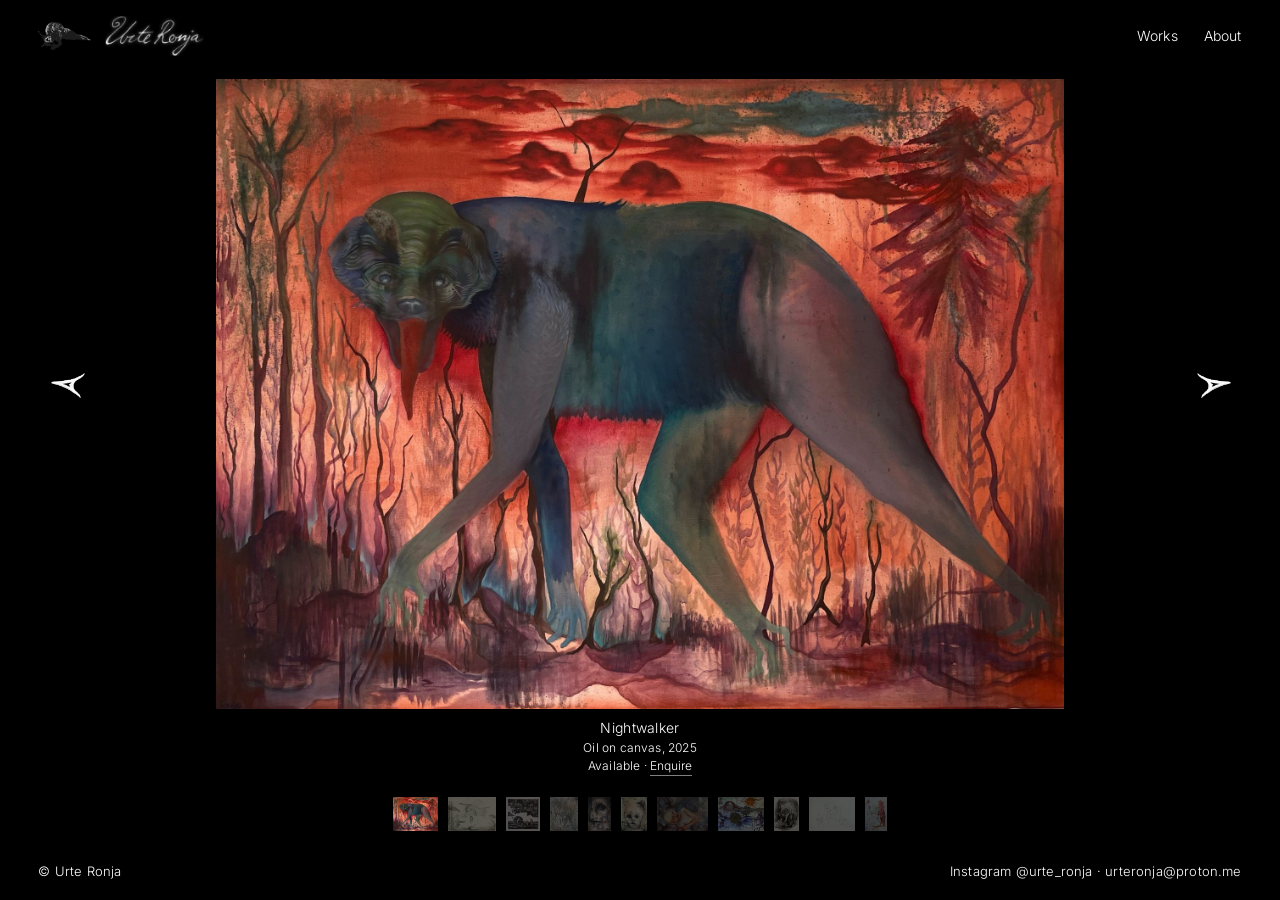
==== index.html @ f56ed01f "Fix portrait position on the left Co-Authored-By: Claude Opus 5.5 <noreply@anthropic.com> Claude-Ses" ====
<!DOCTYPE html>
<html lang="en">
<head>
<meta charset="utf-8">
<meta name="viewport" content="width=device-width, initial-scale=1">
<title>Urte Ronja — Works</title>
<meta name="description" content="Urte Ronja is a Lithuanian artist working across painting, printmaking, ceramics and set design.">
<link rel="preconnect" href="https://fonts.googleapis.com"><link rel="preconnect" href="https://fonts.gstatic.com" crossorigin>
<link href="https://fonts.googleapis.com/css2?family=Inter:wght@200;300&display=swap" rel="stylesheet">
<link rel="stylesheet" href="style.css?v=18">
</head>
<body class="pg-works">
<header class="top">
  <a class="brand" href="index.html"><img class="snail" src="img/snail.png" width="600" height="319" alt=""><img class="sig" src="img/signature-2.png" width="900" height="362" alt="Urte Ronja"></a>
  <nav class="nav"><a href="index.html" aria-current="page">Works</a><a href="about.html">About</a></nav>
</header>
<main class="works">
  <div class="wall" tabindex="0" aria-label="Works, use arrow keys to move between them">
    <figure class="slide" id="nightwalker" aria-label="1 of 11">
      <div class="fr">
        <img src="img/nightwalker-sm.jpg" srcset="img/nightwalker-sm.jpg 900w, img/nightwalker.jpg 2000w" sizes="(max-width:900px) 100vw, 1100px" width="2000" height="1486" alt="Nightwalker, oil on canvas">
        <figcaption><span><b>Nightwalker</b>Oil on canvas, 2025</span><span class="st">Available · <button type="button" class="enq" data-t="Nightwalker">Enquire</button></span></figcaption>
      </div>
    </figure>
    <figure class="slide" id="village" aria-label="2 of 11">
      <div class="fr">
        <img src="img/village-sm.jpg" srcset="img/village-sm.jpg 900w, img/village.jpg 2000w" sizes="(max-width:900px) 100vw, 1100px" width="2000" height="1424" alt="Woman going to get water in the village but she gets attacked by tyrants, pencil and charcoal on paper">
        <figcaption><span><b>Woman going to get water in the village but she gets attacked by tyrants</b>Pencil and charcoal on paper, 2025</span><span class="st">Available · <button type="button" class="enq" data-t="Woman going to get water in the village but she gets attacked by tyrants">Enquire</button></span></figcaption>
      </div>
    </figure>
    <figure class="slide" id="skymet-fibre" aria-label="3 of 11">
      <div class="fr">
        <img src="img/skymet-fibre-sm.jpg" srcset="img/skymet-fibre-sm.jpg 900w, img/skymet-fibre.jpg 2000w" sizes="(max-width:900px) 100vw, 1100px" width="2000" height="1993" alt="Skymet Fibre, etching and aquatint">
        <figcaption><span><b>Skymet Fibre</b>Etching and aquatint, 2019</span><span class="st">Unavailable</span></figcaption>
      </div>
    </figure>
    <figure class="slide" id="witnesses" aria-label="4 of 11">
      <div class="fr">
        <img src="img/witnesses-sm.jpg" srcset="img/witnesses-sm.jpg 900w, img/witnesses.jpg 2000w" sizes="(max-width:900px) 100vw, 1100px" width="1646" height="2000" alt="Witnesses, mixed media">
        <figcaption><span><b>Witnesses</b>Mixed media, 2025</span><span class="st">Available · <button type="button" class="enq" data-t="Witnesses">Enquire</button></span></figcaption>
      </div>
    </figure>
    <figure class="slide" id="pincukas" aria-label="5 of 11">
      <div class="fr">
        <img src="img/pincukas-sm.jpg" srcset="img/pincukas-sm.jpg 900w, img/pincukas.jpg 2000w" sizes="(max-width:900px) 100vw, 1100px" width="1364" height="2000" alt="Pinčukas, mixed media, framed">
        <figcaption><span><b>Pinčukas</b>Mixed media, framed, 2025</span><span class="st">Available · <button type="button" class="enq" data-t="Pinčukas">Enquire</button></span></figcaption>
      </div>
    </figure>
    <figure class="slide" id="blueberries" aria-label="6 of 11">
      <div class="fr">
        <img src="img/blueberries-sm.jpg" srcset="img/blueberries-sm.jpg 900w, img/blueberries.jpg 2000w" sizes="(max-width:900px) 100vw, 1100px" width="1498" height="2000" alt="Blueberries, watercolour on paper">
        <figcaption><span><b>Blueberries</b>Watercolour on paper, 2024</span><span class="st">Available · <button type="button" class="enq" data-t="Blueberries">Enquire</button></span></figcaption>
      </div>
    </figure>
    <figure class="slide" id="slow" aria-label="7 of 11">
      <div class="fr">
        <img src="img/slow-sm.jpg" srcset="img/slow-sm.jpg 900w, img/slow.jpg 2000w" sizes="(max-width:900px) 100vw, 1100px" width="2000" height="1333" alt="Slow, oil on canvas">
        <figcaption><span><b>Slow</b>Oil on canvas, 2023</span><span class="st">Unavailable</span></figcaption>
      </div>
    </figure>
    <figure class="slide" id="sunny" aria-label="8 of 11">
      <div class="fr">
        <img src="img/sunny-sm.jpg" srcset="img/sunny-sm.jpg 900w, img/sunny.jpg 2000w" sizes="(max-width:900px) 100vw, 1100px" width="2000" height="1470" alt="Sunny, oil on canvas">
        <figcaption><span><b>Sunny</b>Oil on canvas, 2025</span><span class="st">Available · <button type="button" class="enq" data-t="Sunny">Enquire</button></span></figcaption>
      </div>
    </figure>
    <figure class="slide" id="woodland" aria-label="9 of 11">
      <div class="fr">
        <img src="img/woodland-sm.jpg" srcset="img/woodland-sm.jpg 900w, img/woodland.jpg 2000w" sizes="(max-width:900px) 100vw, 1100px" width="1198" height="1616" alt="Woodland, ink on paper">
        <figcaption><span><b>Woodland</b>Ink on paper, 2024</span><span class="st">Available · <button type="button" class="enq" data-t="Woodland">Enquire</button></span></figcaption>
      </div>
    </figure>
    <figure class="slide" id="mary" aria-label="10 of 11">
      <div class="fr">
        <img src="img/mary-sm.jpg" srcset="img/mary-sm.jpg 900w, img/mary.jpg 2000w" sizes="(max-width:900px) 100vw, 1100px" width="1320" height="992" alt="Mary, pencil on paper">
        <figcaption><span><b>Mary</b>Pencil on paper, 2022</span><span class="st">Unavailable</span></figcaption>
      </div>
    </figure>
    <figure class="slide" id="general-sadnesses" aria-label="11 of 11">
      <div class="fr">
        <img src="img/general-sadnesses-sm.jpg" srcset="img/general-sadnesses-sm.jpg 900w, img/general-sadnesses.jpg 2000w" sizes="(max-width:900px) 100vw, 1100px" width="1330" height="2000" alt="General Sadnesses, oil on canvas">
        <figcaption><span><b>General Sadnesses</b>Oil on canvas, 2018</span><span class="st">Unavailable</span></figcaption>
      </div>
    </figure>
  </div>
  <div class="ctl">
    <button type="button" class="arr pv" aria-label="Previous work"><img src="img/arrow-prev.png" width="240" height="177" alt=""></button>
    <button type="button" class="arr nx" aria-label="Next work"><img src="img/arrow-next.png" width="240" height="177" alt=""></button>
  </div>
  <nav class="strip" aria-label="All works">
    <button type="button" aria-label="Nightwalker"><img src="img/nightwalker-th.jpg" alt=""></button>
    <button type="button" aria-label="Woman going to get water in the village but she gets attacked by tyrants"><img src="img/village-th.jpg" alt=""></button>
    <button type="button" aria-label="Skymet Fibre"><img src="img/skymet-fibre-th.jpg" alt=""></button>
    <button type="button" aria-label="Witnesses"><img src="img/witnesses-th.jpg" alt=""></button>
    <button type="button" aria-label="Pinčukas"><img src="img/pincukas-th.jpg" alt=""></button>
    <button type="button" aria-label="Blueberries"><img src="img/blueberries-th.jpg" alt=""></button>
    <button type="button" aria-label="Slow"><img src="img/slow-th.jpg" alt=""></button>
    <button type="button" aria-label="Sunny"><img src="img/sunny-th.jpg" alt=""></button>
    <button type="button" aria-label="Woodland"><img src="img/woodland-th.jpg" alt=""></button>
    <button type="button" aria-label="Mary"><img src="img/mary-th.jpg" alt=""></button>
    <button type="button" aria-label="General Sadnesses"><img src="img/general-sadnesses-th.jpg" alt=""></button>
  </nav>
</main>
<footer class="foot"><span>© Urte Ronja</span><span><a href="https://www.instagram.com/urte_ronja/">Instagram @urte_ronja</a> · <a href="mailto:urteronja@proton.me">urteronja@proton.me</a></span></footer>
<div class="eq" role="dialog" aria-modal="true" aria-labelledby="eq-h">
  <form class="eq-in" novalidate>
    <button type="button" class="eq-x" aria-label="Close">×</button>
    <p class="eq-k" id="eq-h">Enquiry</p>
    <p class="eq-t"></p>
    <label>Your name<input name="name" autocomplete="name" required></label>
    <label>Your email<input name="email" type="email" autocomplete="email" required></label>
    <label>Message<textarea name="message" rows="5" required></textarea></label>
    <button type="submit" class="eq-send">Send</button>
    <p class="eq-s" aria-live="polite"></p>
  </form>
</div>
<script src="site.js?v=18"></script>
</body>
</html>
---- style.css ----
/*
VOICE: quiet, nocturnal, a little uncanny — the work does the talking
IDEA: a dim gallery wall you walk along; one piece hung at a time with a small label
PICTURE: the paintings themselves, large but always whole, never cropped or bled off the edge
COLOUR and TYPE: pure black, white text, grey on hover; Helvetica throughout, small and plain; her snail-creature drawing as the mark
LAYOUT: thin header, one work per screen, moving sideways with arrows either side
*/
:root{
  color-scheme:dark;
  --bg:#000;--wall:#0d0d0d;--ink:#fff;--mute:#fff;--line:#262626;--acc:#fff;--hover:#8c8c8c;
  --serif:"Helvetica Neue",Inter,Helvetica,Arial,sans-serif;--sans:"Helvetica Neue",Inter,Helvetica,Arial,sans-serif;
}
*{box-sizing:border-box;min-width:0}
body{margin:0;background:var(--bg);color:var(--ink);font:200 15px/1.65 var(--sans);letter-spacing:.012em;overflow-x:clip;-webkit-font-smoothing:antialiased}

a{color:inherit;text-decoration:none}
a:hover,.nav a:hover{color:var(--hover)}
a:focus-visible,button:focus-visible,.wall:focus-visible{outline:1px solid var(--hover);outline-offset:4px}
img{display:block}
button{font:inherit;color:inherit}

/* header */
.top{position:sticky;top:0;z-index:5;display:flex;justify-content:space-between;align-items:center;gap:20px;flex-wrap:wrap;
  padding:16px max(3vw,18px) 12px;background:var(--bg)}
.brand{display:flex;align-items:center;gap:14px}
.brand img{width:auto;display:block}
.brand .snail{height:28px}
.brand .sig{height:40px}
.brand:hover img{opacity:.6}
.name{font:200 20px/1 var(--sans);letter-spacing:-.005em}
.nav{display:flex;gap:26px;font-size:14px;color:var(--mute)}
.nav a[aria-current]{color:var(--ink)}

/* works: one piece per screen, sideways */
.works{position:relative}
@media (min-width:700px){
  body.pg-works{height:100svh;display:flex;flex-direction:column;overflow:hidden}
  .pg-works .works{flex:1;min-height:0;display:flex;flex-direction:column}
  .pg-works .wall{flex:1;min-height:0}
}
.wall{display:flex;overflow-x:auto;scroll-snap-type:x mandatory;scrollbar-width:none;overscroll-behavior-x:contain}
.wall::-webkit-scrollbar{display:none}
.slide{flex:0 0 100%;scroll-snap-align:center;scroll-snap-stop:always;margin:0;display:flex;flex-direction:column;align-items:center;justify-content:center;
  padding:4px 64px 6px;height:calc(100svh - 128px);min-height:0;overflow:hidden}
@media (min-width:700px){.pg-works .slide{height:100%}}
.fr{display:flex;flex-direction:column;align-items:center;max-width:100%;max-height:100%}
.slide img{max-width:100%;max-height:calc(100svh - 270px);min-height:0;width:auto;height:auto;flex:0 1 auto;object-fit:contain;cursor:zoom-in}
figcaption{flex:none;display:flex;flex-direction:column;align-items:center;text-align:center;gap:1px;margin-top:10px;font-size:12px;line-height:1.45;color:var(--mute)}
figcaption b{display:block;font:300 14px/1.3 var(--sans);letter-spacing:.02em;color:var(--ink);margin-bottom:2px;max-width:46ch}
.st{white-space:nowrap}
.enq{background:none;border:0;padding:0;color:var(--ink);border-bottom:1px solid #ffffff80;cursor:pointer}
.enq:hover{color:var(--hover);border-color:var(--hover)}

.ctl{display:flex;justify-content:center;align-items:center;gap:40px;padding:6px 0 10px}
.count{margin:0;font-size:13px;color:var(--mute);font-variant-numeric:tabular-nums;min-width:56px;text-align:center}
.arr{background:none;border:0;cursor:pointer;color:var(--mute);display:grid;place-items:center;width:44px;height:72px}
.arr img{width:26px;height:auto;display:block;transition:opacity .2s}
.arr:hover img{opacity:.5}
.arr:hover{color:var(--hover)}
@media (min-width:700px){
  .ctl{padding:0}
  .arr{position:absolute;top:calc(50% - 70px);transform:translateY(-50%)}
  .arr.pv{left:max(3.5vw,24px)}.arr.nx{right:max(3.5vw,24px)}
  .arr img{width:34px}
}

/* strip of small works */
.strip{display:flex;gap:10px;overflow-x:auto;scrollbar-width:none;padding:8px max(3vw,16px) 12px;flex:none;align-items:center}
.strip::-webkit-scrollbar{display:none}
.strip::before,.strip::after{content:"";margin:auto}
.strip button{background:none;border:0;padding:0;cursor:pointer;flex:none;opacity:.35;transition:opacity .2s}
.strip button:hover,.strip button.on{opacity:1}
.strip img{height:34px;width:auto;display:block}

/* about */
.about{display:grid;grid-template-columns:62vw minmax(0,520px);gap:clamp(24px,4vw,64px);
  align-items:start;padding:0 max(4vw,18px) 120px 0}
.about .portrait{margin:0;position:sticky;top:72px}
.about .portrait img{width:100%;height:auto;display:block;
  -webkit-mask-image:linear-gradient(to right,#000 55%,transparent 99%),linear-gradient(to bottom,transparent 0,#000 5%,#000 95%,transparent 100%);
  -webkit-mask-composite:source-in;
  mask-image:linear-gradient(to right,#000 55%,transparent 99%),linear-gradient(to bottom,transparent 0,#000 5%,#000 95%,transparent 100%);
  mask-composite:intersect}
.about>div:not(.side){padding-top:60px;margin-left:-6vw;position:relative}
.about h1{font:200 32px/1.15 var(--sans);letter-spacing:.01em;margin:0 0 22px}
.about p{margin:0 0 16px;max-width:60ch}
.about h2{font:300 18px/1.3 var(--sans);letter-spacing:.02em;margin:40px 0 10px}
.about h3{font:300 13.5px/1.4 var(--sans);color:var(--mute);margin:18px 0 8px}
.cv{list-style:none;margin:0;padding:0;border-top:1px solid var(--line)}
.cv li{display:grid;grid-template-columns:56px minmax(0,1fr);gap:12px;padding:9px 0;border-bottom:1px solid var(--line)}
.cv li>span:first-child{color:var(--mute);font-variant-numeric:tabular-nums}
.cv i{font-style:normal;color:var(--ink)}
.contact{display:grid;gap:6px}
.contact a{color:var(--ink)}
.ig{display:flex;align-items:center;gap:16px;margin-top:14px;padding:16px 18px;border:1px solid var(--line);background:var(--wall)}
.ig svg{flex:none;width:26px;height:26px}

/* footer */
.foot{display:flex;justify-content:space-between;flex-wrap:wrap;gap:12px;padding:18px max(3vw,18px);font-size:13px;color:var(--mute)}

/* enquiry pop-up */
.eq{position:fixed;inset:0;z-index:30;background:#0b0a09d9;display:none;place-items:center;padding:16px;overflow-y:auto}
.eq.open{display:grid}
.eq-in{position:relative;width:min(440px,100%);background:var(--wall);border:1px solid var(--line);padding:28px 26px 24px;display:grid;gap:14px}
.eq-k{margin:0;font-size:13px;color:var(--mute)}
.eq-t{margin:-8px 0 4px;font:300 19px/1.25 var(--sans);padding-right:34px}
.eq label{display:grid;gap:6px;font-size:13px;color:var(--mute)}
.eq input,.eq textarea{font:200 16px/1.45 var(--sans);color:var(--ink);background:var(--bg);border:1px solid var(--line);padding:10px 12px;width:100%;resize:vertical}
.eq input:focus,.eq textarea:focus{outline:none;border-color:var(--hover)}
.eq-send{justify-self:start;min-height:44px;padding:0 26px;background:var(--ink);color:var(--bg);border:0;font-weight:300;cursor:pointer}
.eq-send:disabled{opacity:.5;cursor:default}
.eq-s{margin:0;min-height:1.4em;font-size:13.5px;color:var(--mute)}
.eq-s.ok{color:var(--ink)}.eq-s.err{color:var(--hover)}
.eq-x{position:absolute;top:6px;right:8px;width:44px;height:44px;background:none;border:0;color:var(--mute);font:300 26px/1 var(--sans);cursor:pointer}

@media (max-width:900px){
  .about{grid-template-columns:minmax(0,1fr);padding:0 max(4vw,18px) 100px}
  .about .portrait{position:static;margin:0 calc(-1 * max(4vw,18px))}
  .about>div:not(.side){padding-top:10px;margin-left:0}
}
@media (max-width:699px){
  .name{font-size:17px}
  .brand .snail{height:22px}
  .brand .sig{height:32px}
  .slide{padding:4px 16px 0;height:auto;min-height:0}
  .slide img{max-height:74svh}
  .ctl{padding-top:4px}
  .strip img{height:32px}
}
@media (prefers-reduced-motion:reduce){.wall{scroll-behavior:auto}}

/* click-to-enlarge */
.zoom{position:fixed;inset:0;z-index:40;background:#000;display:none;place-items:center;padding:12px;cursor:zoom-out}
.zoom.open{display:grid}
.zoom img{max-width:100%;max-height:calc(100svh - 24px);width:auto;height:auto}
.zoom button{position:absolute;top:8px;right:10px;width:44px;height:44px;background:none;border:0;color:var(--ink);font:300 28px/1 var(--sans);cursor:pointer}
.zoom button:hover{color:var(--hover)}

/* small text stays a touch heavier so it reads at 13–14px */
.nav,figcaption,.foot,.cv,.eq label,.eq-s{font-weight:300}

/* phone-only adjustments */
@media (max-width:699px){
  /* works sit in the middle of the screen, not at the top */
  body.pg-works{min-height:100svh;display:flex;flex-direction:column}
  .pg-works .works{flex:1;display:flex;flex-direction:column;justify-content:center;padding-top:9svh}
  .pg-works .ctl{padding:0;margin-top:-6px}
  .pg-works .arr{height:56px}
  .slide img{max-height:62svh}
  /* exhibitions and contact: same softness as the bio, a little smaller */
  .about .cv{font-size:13px;font-weight:200}
  .about .cv i{color:inherit}
  .about h3{font-size:12.5px}
  .about .contact,.about .ig{font-size:13px;font-weight:200}
  .about .ig{padding:12px 14px;gap:12px}
  .about .ig svg{width:22px;height:22px}
}

/* small portrait: under the film still on the left (computer), above Contact (phone) */
.about .side{display:flex;flex-direction:column}
.about .portrait{position:static}
.me{display:block;height:auto}
.me-side{width:140px;margin:36px 0 0 max(3vw,18px)}
.meet .me-meet{display:none}
.meet{margin-top:48px}
.meet h2{margin-top:0}
@media (max-width:699px){
  .me-side{display:none}
  .meet .me-meet{display:block;width:120px;margin-bottom:16px}
  .meet{margin-top:40px}
}
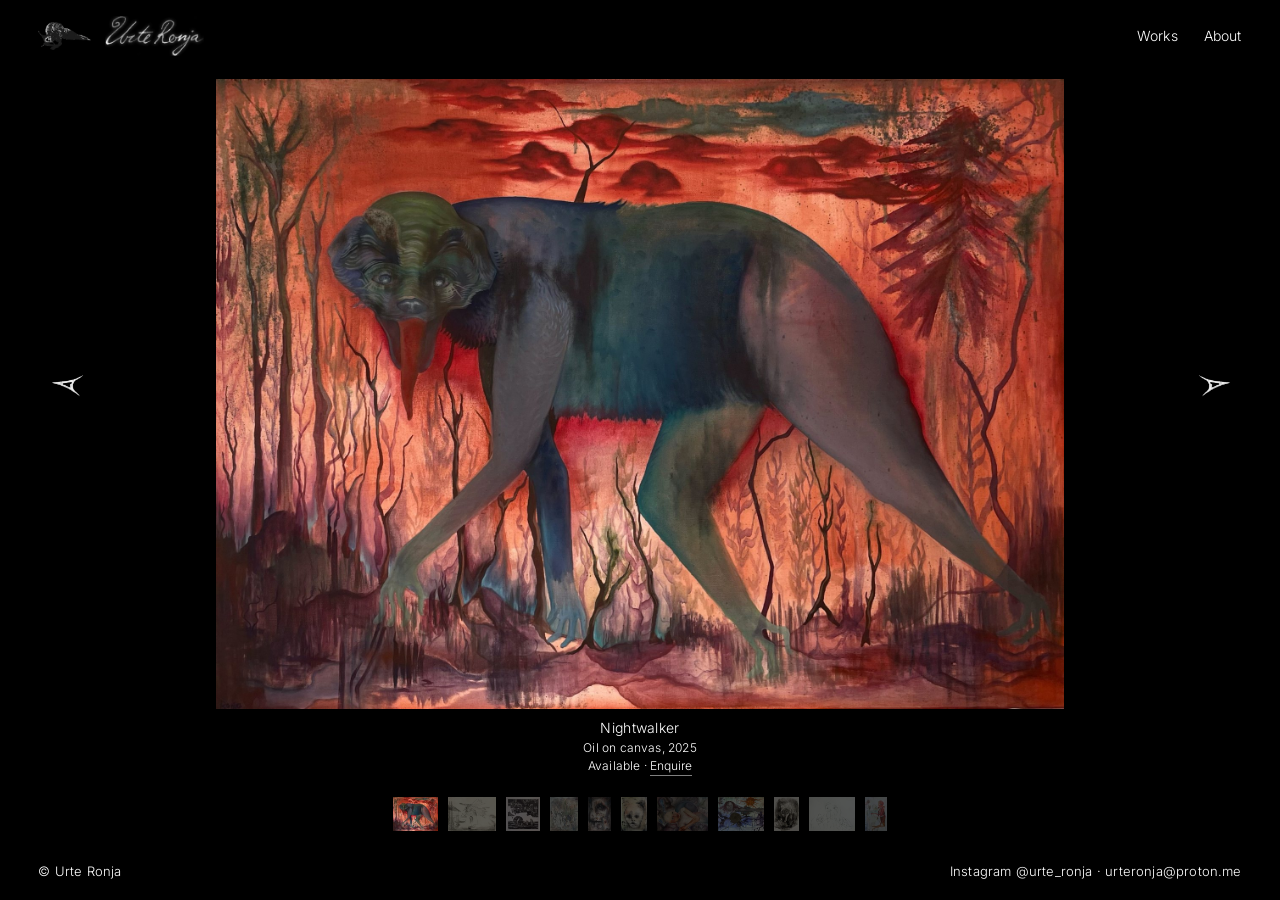
==== commit e6cb09de: "Thinner hand-drawn arrows Co-Authored-By: Claude Opus 5.5 <noreply@anthropic.com> Claude-Session: ht" ====
--- a/index.html
+++ b/index.html
@@ -7,7 +7,7 @@
 <meta name="description" content="Urte Ronja is a Lithuanian artist working across painting, printmaking, ceramics and set design.">
 <link rel="preconnect" href="https://fonts.googleapis.com"><link rel="preconnect" href="https://fonts.gstatic.com" crossorigin>
 <link href="https://fonts.googleapis.com/css2?family=Inter:wght@200;300&display=swap" rel="stylesheet">
-<link rel="stylesheet" href="style.css?v=18">
+<link rel="stylesheet" href="style.css?v=19">
 </head>
 <body class="pg-works">
 <header class="top">
@@ -84,8 +84,8 @@
     </figure>
   </div>
   <div class="ctl">
-    <button type="button" class="arr pv" aria-label="Previous work"><img src="img/arrow-prev.png" width="240" height="177" alt=""></button>
-    <button type="button" class="arr nx" aria-label="Next work"><img src="img/arrow-next.png" width="240" height="177" alt=""></button>
+    <button type="button" class="arr pv" aria-label="Previous work"><img src="img/arrow-prev-thin.png" width="240" height="177" alt=""></button>
+    <button type="button" class="arr nx" aria-label="Next work"><img src="img/arrow-next-thin.png" width="240" height="177" alt=""></button>
   </div>
   <nav class="strip" aria-label="All works">
     <button type="button" aria-label="Nightwalker"><img src="img/nightwalker-th.jpg" alt=""></button>
@@ -114,6 +114,6 @@
     <p class="eq-s" aria-live="polite"></p>
   </form>
 </div>
-<script src="site.js?v=18"></script>
+<script src="site.js?v=19"></script>
 </body>
 </html>
--- a/style.css
+++ b/style.css
@@ -75,7 +75,7 @@
 /* about */
 .about{display:grid;grid-template-columns:62vw minmax(0,520px);gap:clamp(24px,4vw,64px);
   align-items:start;padding:0 max(4vw,18px) 120px 0}
-.about .portrait{margin:0;position:sticky;top:72px}
+.about .portrait{margin:0;position:sticky;top:72px;align-self:start}
 .about .portrait img{width:100%;height:auto;display:block;
   -webkit-mask-image:linear-gradient(to right,#000 55%,transparent 99%),linear-gradient(to bottom,transparent 0,#000 5%,#000 95%,transparent 100%);
   -webkit-mask-composite:source-in;
@@ -156,16 +156,11 @@
   .about .ig svg{width:22px;height:22px}
 }
 
-/* small portrait: under the film still on the left (computer), above Contact (phone) */
-.about .side{display:flex;flex-direction:column}
-.about .portrait{position:static}
-.me{display:block;height:auto}
-.me-side{width:140px;margin:36px 0 0 max(3vw,18px)}
-.meet .me-meet{display:none}
-.meet{margin-top:48px}
+/* small portrait to the right of Contact */
+.meet{display:grid;grid-template-columns:minmax(0,1fr) 140px;gap:28px;align-items:start;margin-top:48px}
 .meet h2{margin-top:0}
+.me-meet{display:block;width:140px;height:auto}
 @media (max-width:699px){
-  .me-side{display:none}
-  .meet .me-meet{display:block;width:120px;margin-bottom:16px}
-  .meet{margin-top:40px}
+  .meet{grid-template-columns:minmax(0,1fr) 96px;gap:16px;margin-top:40px}
+  .me-meet{width:96px}
 }
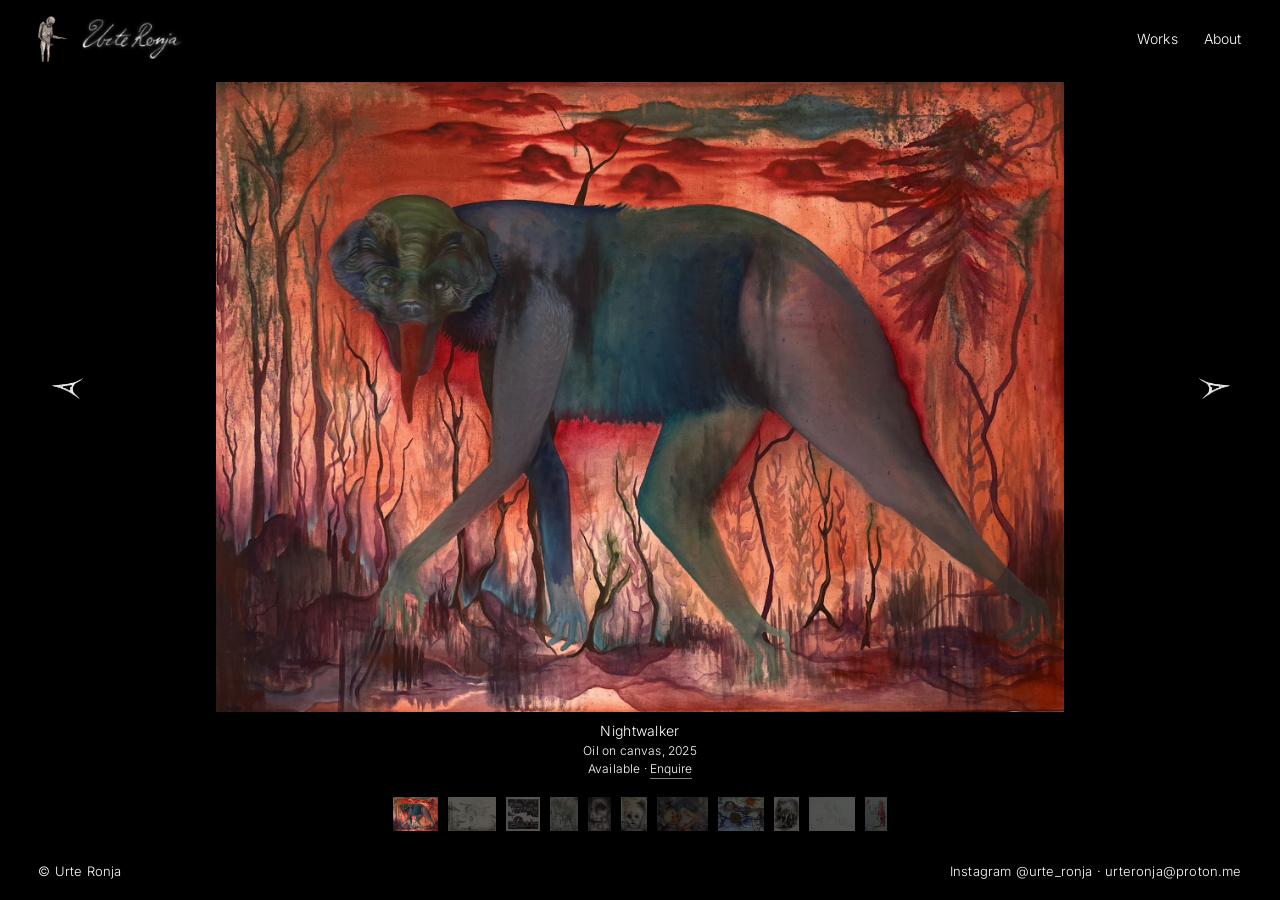
==== commit 0da78c22: "New figure logo next to the signature Co-Authored-By: Claude Opus 5.5 <noreply@anthropic.com> Claude" ====
--- a/index.html
+++ b/index.html
@@ -7,11 +7,11 @@
 <meta name="description" content="Urte Ronja is a Lithuanian artist working across painting, printmaking, ceramics and set design.">
 <link rel="preconnect" href="https://fonts.googleapis.com"><link rel="preconnect" href="https://fonts.gstatic.com" crossorigin>
 <link href="https://fonts.googleapis.com/css2?family=Inter:wght@200;300&display=swap" rel="stylesheet">
-<link rel="stylesheet" href="style.css?v=19">
+<link rel="stylesheet" href="style.css?v=21">
 </head>
 <body class="pg-works">
 <header class="top">
-  <a class="brand" href="index.html"><img class="snail" src="img/snail.png" width="600" height="319" alt=""><img class="sig" src="img/signature-2.png" width="900" height="362" alt="Urte Ronja"></a>
+  <a class="brand" href="index.html"><img class="snail" src="img/figure.png" width="194" height="300" alt=""><img class="sig" src="img/signature-2.png" width="900" height="362" alt="Urte Ronja"></a>
   <nav class="nav"><a href="index.html" aria-current="page">Works</a><a href="about.html">About</a></nav>
 </header>
 <main class="works">
@@ -114,6 +114,6 @@
     <p class="eq-s" aria-live="polite"></p>
   </form>
 </div>
-<script src="site.js?v=19"></script>
+<script src="site.js?v=21"></script>
 </body>
 </html>
--- a/style.css
+++ b/style.css
@@ -24,7 +24,7 @@
   padding:16px max(3vw,18px) 12px;background:var(--bg)}
 .brand{display:flex;align-items:center;gap:14px}
 .brand img{width:auto;display:block}
-.brand .snail{height:28px}
+.brand .snail{height:46px}
 .brand .sig{height:40px}
 .brand:hover img{opacity:.6}
 .name{font:200 20px/1 var(--sans);letter-spacing:-.005em}
@@ -120,7 +120,7 @@
 }
 @media (max-width:699px){
   .name{font-size:17px}
-  .brand .snail{height:22px}
+  .brand .snail{height:38px}
   .brand .sig{height:32px}
   .slide{padding:4px 16px 0;height:auto;min-height:0}
   .slide img{max-height:74svh}
@@ -164,3 +164,7 @@
   .meet{grid-template-columns:minmax(0,1fr) 96px;gap:16px;margin-top:40px}
   .me-meet{width:96px}
 }
+
+/* photo credit under the 16mm still */
+.about .credit{display:block;margin:8px 0 0 max(3vw,18px);font-size:10.5px;letter-spacing:.03em;color:#8c8c8c;text-align:left}
+@media (max-width:699px){.about .credit{margin-left:max(4vw,18px)}}
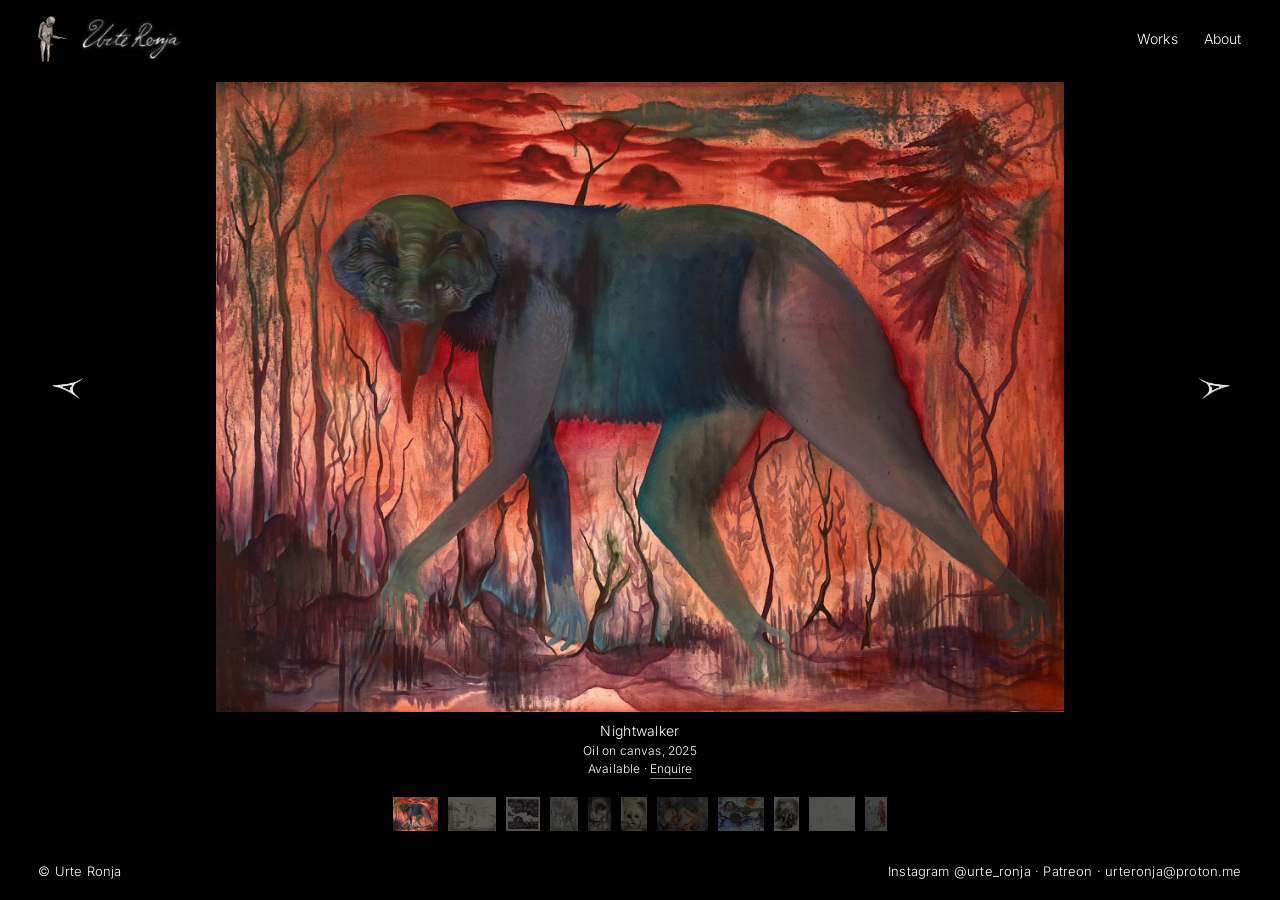
==== commit fb0d77fd: "Add Patreon link to the footer Co-Authored-By: Claude Opus 5.5 <noreply@anthropic.com> Claude-Sessio" ====
--- a/index.html
+++ b/index.html
@@ -7,7 +7,7 @@
 <meta name="description" content="Urte Ronja is a Lithuanian artist working across painting, printmaking, ceramics and set design.">
 <link rel="preconnect" href="https://fonts.googleapis.com"><link rel="preconnect" href="https://fonts.gstatic.com" crossorigin>
 <link href="https://fonts.googleapis.com/css2?family=Inter:wght@200;300&display=swap" rel="stylesheet">
-<link rel="stylesheet" href="style.css?v=21">
+<link rel="stylesheet" href="style.css?v=24">
 </head>
 <body class="pg-works">
 <header class="top">
@@ -101,7 +101,7 @@
     <button type="button" aria-label="General Sadnesses"><img src="img/general-sadnesses-th.jpg" alt=""></button>
   </nav>
 </main>
-<footer class="foot"><span>© Urte Ronja</span><span><a href="https://www.instagram.com/urte_ronja/">Instagram @urte_ronja</a> · <a href="mailto:urteronja@proton.me">urteronja@proton.me</a></span></footer>
+<footer class="foot"><span>© Urte Ronja</span><span><a href="https://www.instagram.com/urte_ronja/">Instagram @urte_ronja</a> · <a href="https://www.patreon.com/cw/urteronja">Patreon</a> · <a href="mailto:urteronja@proton.me">urteronja@proton.me</a></span></footer>
 <div class="eq" role="dialog" aria-modal="true" aria-labelledby="eq-h">
   <form class="eq-in" novalidate>
     <button type="button" class="eq-x" aria-label="Close">×</button>
@@ -114,6 +114,6 @@
     <p class="eq-s" aria-live="polite"></p>
   </form>
 </div>
-<script src="site.js?v=21"></script>
+<script src="site.js?v=24"></script>
 </body>
 </html>
--- a/style.css
+++ b/style.css
@@ -144,7 +144,7 @@
   /* works sit in the middle of the screen, not at the top */
   body.pg-works{min-height:100svh;display:flex;flex-direction:column}
   .pg-works .works{flex:1;display:flex;flex-direction:column;justify-content:center;padding-top:9svh}
-  .pg-works .ctl{padding:0;margin-top:-6px}
+  .pg-works .ctl{padding:0;margin-top:-6px;gap:84px}
   .pg-works .arr{height:56px}
   .slide img{max-height:62svh}
   /* exhibitions and contact: same softness as the bio, a little smaller */
@@ -161,8 +161,9 @@
 .meet h2{margin-top:0}
 .me-meet{display:block;width:140px;height:auto}
 @media (max-width:699px){
-  .meet{grid-template-columns:minmax(0,1fr) 96px;gap:16px;margin-top:40px}
-  .me-meet{width:96px}
+  /* portrait spans exactly from the Contact heading to the bottom of the Instagram bar */
+  .meet{grid-template-columns:minmax(0,1fr) auto;gap:16px;margin-top:40px;align-items:stretch}
+  .me-meet{width:auto;height:0;min-height:100%;aspect-ratio:3/4;object-fit:cover}
 }
 
 /* photo credit under the 16mm still */
